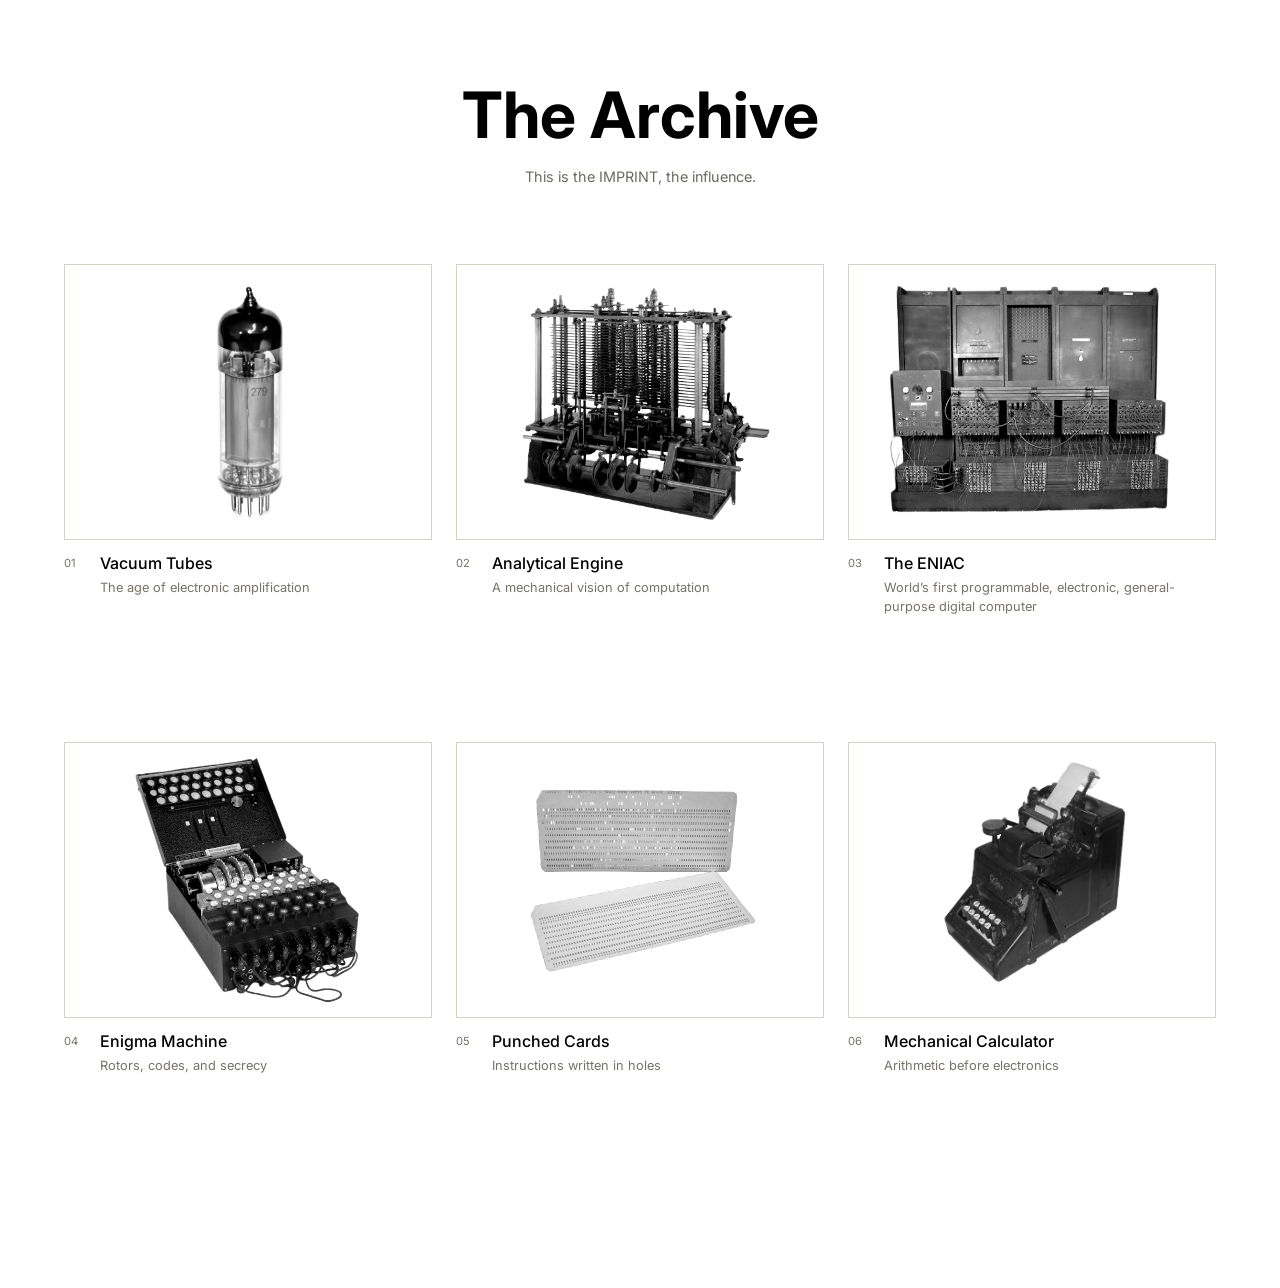
==== archive.html @ bcad9700 "feat: the door to new dimension && the archive" ====
<!DOCTYPE html>
<html lang="en">

<head>
    <meta charset="UTF-8">
    <meta name="viewport" content="width=device-width, initial-scale=1.0">

    <title>IMPRINT- Archive</title>

    <link rel="stylesheet" href="src/css/styles.css">
    <link rel="stylesheet" href="src/css/archive.css">
</head>

<body class="archive-page">

    <header class="archive-header">
        <div class="archive-heading">
            <h1>The Archive</h1>
            <p class="archive-description">
                This is the IMPRINT, the influence.
            </p>
        </div>
    </header>

    <main class="archive-grid">

        <a href="#" class="archive-item">
            <div class="archive-image">
                <img src="src/img/vaccum-tube.jpeg"
                     alt="Vacuum tubes"
                     loading="lazy">
            </div>
            <div class="archive-caption">
                <span>01</span>
                <h2>Vacuum Tubes</h2>
                <p>The age of electronic amplification</p>
            </div>
        </a>

        <a href="#" class="archive-item">
            <div class="archive-image">
                <img src="src/img/aenge.png"
                     alt="The Analytical Engine"
                     loading="lazy">
            </div>
            <div class="archive-caption">
                <span>02</span>
                <h2>Analytical Engine</h2>
                <p>A mechanical vision of computation</p>
            </div>
        </a>

        <a href="#" class="archive-item">
            <div class="archive-image">
                <img src="src/img/eniac.png"
                     alt="ENIAC"
                     loading="lazy">
            </div>
            <div class="archive-caption">
                <span>03</span>
                <h2>The ENIAC</h2>
                <p>World’s first programmable, electronic, general-purpose digital computer</p>
            </div>
        </a>

        <a href="#" class="archive-item">
            <div class="archive-image">
                <img src="src/img/enigma.png"
                     alt="Enigma cipher machine"
                     loading="lazy">
            </div>
            <div class="archive-caption">
                <span>04</span>
                <h2>Enigma Machine</h2>
                <p>Rotors, codes, and secrecy</p>
            </div>
        </a>

        <a href="#" class="archive-item">
            <div class="archive-image">
                <img src="src/img/punchcards.png"
                     alt="Punched computer cards"
                     loading="lazy">
            </div>
            <div class="archive-caption">
                <span>05</span>
                <h2>Punched Cards</h2>
                <p>Instructions written in holes</p>
            </div>
        </a>

        <a href="#" class="archive-item">
            <div class="archive-image">
                <img src="src/img/Addizionatrice_Dalton.png"
                     alt="Mechanical calculating machine"
                     loading="lazy">
            </div>
            <div class="archive-caption">
                <span>06</span>
                <h2>Mechanical Calculator</h2>
                <p>Arithmetic before electronics</p>
            </div>
        </a>

    </main>

</body>
</html>
---- src/css/styles.css ----
/* Fonts */
@import url('https://fonts.googleapis.com/css2?family=Inter:ital,opsz,wght@0,14..32,100..900;1,14..32,100..900&display=swap');@import url('https://fonts.googleapis.com/css2?family=Gloock&family=Inter:ital,opsz,wght@0,14..32,100..900;1,14..32,100..900&display=swap');

*,
*::before,
*::after {
    box-sizing: border-box;
    margin: 0;
    padding: 0;
}

body {
    font-family: "Inter", sans-serif;
}

main {
    width: 100%;
    height: 100vh;
    display: flex;
    justify-content: center;
}

.print-photo {
    position: absolute;
    width: auto;
    margin-top: 130px;
    overflow: visible;
    cursor: pointer;
    -webkit-tap-highlight-color: transparent;
}

.print-photo img {
    display: block;
    width: 100%;
    height: auto;
    object-fit: contain;
}

/* Dialogue panel */
.hidden {
    display: none !important;
}

.dialogue {
    position: fixed;
    z-index: 10;

    left: 50%;
    bottom: clamp(16px, 4vh, 40px);
    transform: translateX(-50%);

    width: min(500px, calc(100% - 32px));
    max-height: calc(100dvh - 32px);
    overflow-y: auto;

    padding: 20px;
    border-radius: 8px;

    background: #f4f0e7;
}

.dialogue-header {
    display: flex;
    justify-content: space-between;
    align-items: center;
    gap: 16px;
    padding-bottom: 10px;
    border-bottom: 1px solid #c9c1b2;
}

#dialogue-title {
    font-weight: 700;
}

#close-dialogue {
    border: 0;
    background: transparent;
    font-size: 24px;
    cursor: pointer;
}

#dialogue-text {
    line-height: 1.7;
    margin: 16px 0;
}

#dialogue-choices {
    display: grid;
    gap: 8px;
}

.dialogue-choice {
    width: 100%;
    padding: 10px 12px;
    text-align: left;

    border: none;
    border-radius: 8px;
    background: #e7e0d3;
    font: inherit;
    cursor: pointer;
    transition: background 150ms ease;
}

.dialogue-choice:hover,
.dialogue-choice:focus-visible {
    background: #e7e0d3;
    outline: 1px solid #777064;
}
---- src/css/archive.css ----
.archive-page {
    min-height: 100vh;
    height: auto;
    overflow-x: hidden;
    overflow-y: auto;
    padding: clamp(24px, 5vw, 64px);
}

.archive-header {
    display: flex;
    justify-content: center;
    align-items: center;
    gap: 24px;
    padding-bottom: 32px;
}

.archive-back {
    color: inherit;
    text-decoration: none;
    font-size: 0.8rem;
    letter-spacing: 0.06em;
}

.archive-back:hover {
    text-decoration: underline;
}

.archive-heading {
    text-align: center;
}

.archive-heading h1 {
    margin: 12px 0;
    font-size: clamp(2.5rem, 5vw, 4.5rem);
    font-weight: 700;
}

.archive-description {
    max-width: 340px;
    margin: 0 auto;
    color: #6b6962;
    font-size: 0.9rem;
    line-height: 1.6;
}

.archive-index {
    text-align: right;
    color: #6b6962;
}

.archive-grid {
    display: grid;
    grid-template-columns: repeat(3, minmax(0, 1fr));
    gap: 36px 24px;
    max-width: 1200px;
    margin: 44px auto 60px;
}

.archive-item {
    min-width: 0;
    color: inherit;
    text-decoration: none;
}

.archive-image {
    aspect-ratio: 4 / 3;
    overflow: hidden;
    border: 1px solid #d5d1c7;
}

.archive-image img {
    display: block;
    width: 100%;
    height: 100%;
    object-fit: contain;
    padding: 12px;
    filter: grayscale(100%) contrast(1.08);
    transition: transform 250ms ease;
}

.archive-item:hover .archive-image img {
    transform: scale(1.035);
}

.archive-caption {
    display: grid;
    grid-template-columns: 28px 1fr;
    gap: 5px 8px;
    padding-top: 13px;
}

.archive-caption > span {
    grid-row: span 2;
    padding-top: 3px;
    color: #77736a;
    font-size: 0.7rem;
}

.archive-caption h2 {
    font-size: 1rem;
    font-weight: 500;
}

.archive-caption p {
    color: #77736a;
    font-size: 0.8rem;
    line-height: 1.5;
}

@media (max-width: 760px) {
    .archive-header {
        grid-template-columns: 1fr 1fr;
        gap: 24px 12px;
    }

    .archive-heading {
        grid-column: 1 / -1;
        grid-row: 2;
    }

    .archive-index {
        text-align: right;
    }

    .archive-grid {
        grid-template-columns: repeat(2, minmax(0, 1fr));
        gap: 28px 16px;
        margin-top: 30px;
    }
}

@media (max-width: 420px) {
    .archive-page {
        padding: 20px 16px;
    }

    .archive-grid {
        gap: 24px 12px;
    }

    .archive-caption h2 {
        font-size: 0.9rem;
    }

    .archive-caption p {
        font-size: 0.75rem;
    }

    .archive-footer {
        flex-wrap: wrap;
    }
}
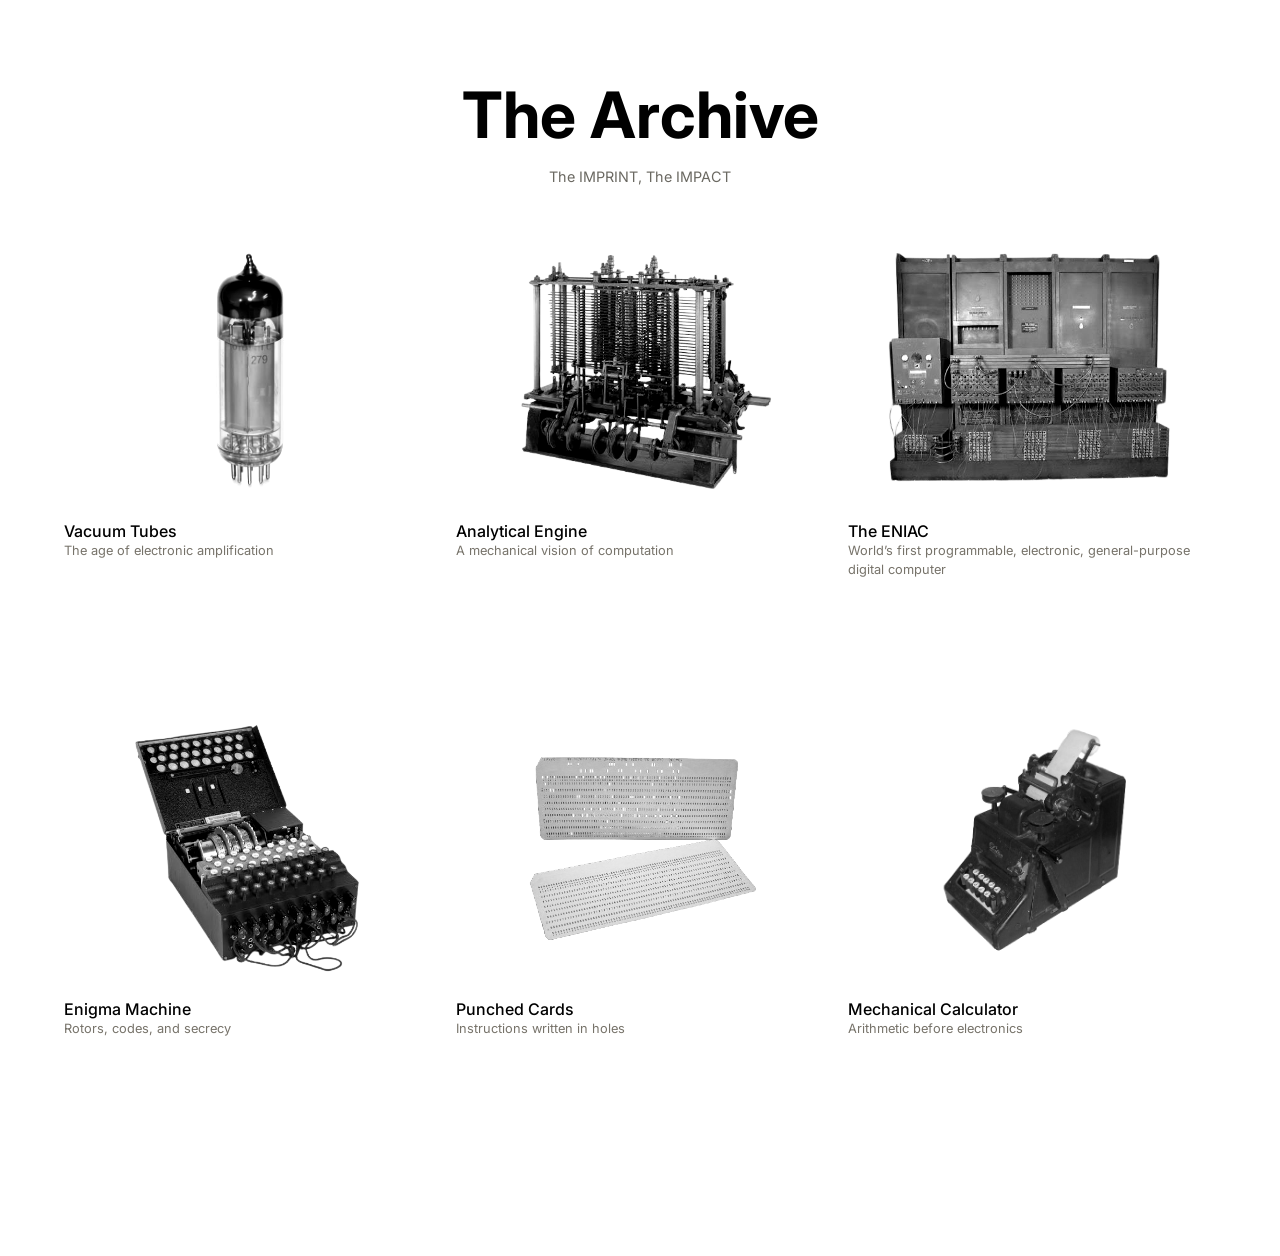
==== commit 5a8ec424: "feat: music integration" ====
--- a/archive.html
+++ b/archive.html
@@ -18,7 +18,7 @@
         <div class="archive-heading">
             <h1>The Archive</h1>
             <p class="archive-description">
-                This is the IMPRINT, the influence.
+                The IMPRINT, The IMPACT
             </p>
         </div>
     </header>
@@ -32,7 +32,6 @@
                      loading="lazy">
             </div>
             <div class="archive-caption">
-                <span>01</span>
                 <h2>Vacuum Tubes</h2>
                 <p>The age of electronic amplification</p>
             </div>
@@ -45,7 +44,6 @@
                      loading="lazy">
             </div>
             <div class="archive-caption">
-                <span>02</span>
                 <h2>Analytical Engine</h2>
                 <p>A mechanical vision of computation</p>
             </div>
@@ -58,7 +56,6 @@
                      loading="lazy">
             </div>
             <div class="archive-caption">
-                <span>03</span>
                 <h2>The ENIAC</h2>
                 <p>World’s first programmable, electronic, general-purpose digital computer</p>
             </div>
@@ -71,7 +68,6 @@
                      loading="lazy">
             </div>
             <div class="archive-caption">
-                <span>04</span>
                 <h2>Enigma Machine</h2>
                 <p>Rotors, codes, and secrecy</p>
             </div>
@@ -84,7 +80,6 @@
                      loading="lazy">
             </div>
             <div class="archive-caption">
-                <span>05</span>
                 <h2>Punched Cards</h2>
                 <p>Instructions written in holes</p>
             </div>
@@ -97,7 +92,6 @@
                      loading="lazy">
             </div>
             <div class="archive-caption">
-                <span>06</span>
                 <h2>Mechanical Calculator</h2>
                 <p>Arithmetic before electronics</p>
             </div>
--- a/src/css/styles.css
+++ b/src/css/styles.css
@@ -23,7 +23,7 @@
 .print-photo {
     position: absolute;
     width: auto;
-    margin-top: 130px;
+    margin-top: 100px;
     overflow: visible;
     cursor: pointer;
     -webkit-tap-highlight-color: transparent;
@@ -56,7 +56,7 @@
     padding: 20px;
     border-radius: 8px;
 
-    background: #f4f0e7;
+    background: #F2F0EF;
 }
 
 .dialogue-header {
@@ -65,7 +65,7 @@
     align-items: center;
     gap: 16px;
     padding-bottom: 10px;
-    border-bottom: 1px solid #c9c1b2;
+    border-bottom: 1px solid lightgray;
 }
 
 #dialogue-title {
@@ -96,7 +96,7 @@
 
     border: none;
     border-radius: 8px;
-    background: #e7e0d3;
+    background: lightgray;
     font: inherit;
     cursor: pointer;
     transition: background 150ms ease;
@@ -104,6 +104,6 @@
 
 .dialogue-choice:hover,
 .dialogue-choice:focus-visible {
-    background: #e7e0d3;
-    outline: 1px solid #777064;
+    background: lightgray;
+    outline: 1px solid gray;
 }
--- a/src/css/archive.css
+++ b/src/css/archive.css
@@ -1,29 +1,9 @@
-
 .archive-page {
     min-height: 100vh;
     height: auto;
     overflow-x: hidden;
     overflow-y: auto;
     padding: clamp(24px, 5vw, 64px);
-}
-
-.archive-header {
-    display: flex;
-    justify-content: center;
-    align-items: center;
-    gap: 24px;
-    padding-bottom: 32px;
-}
-
-.archive-back {
-    color: inherit;
-    text-decoration: none;
-    font-size: 0.8rem;
-    letter-spacing: 0.06em;
-}
-
-.archive-back:hover {
-    text-decoration: underline;
 }
 
 .archive-heading {
@@ -44,11 +24,6 @@
     line-height: 1.6;
 }
 
-.archive-index {
-    text-align: right;
-    color: #6b6962;
-}
-
 .archive-grid {
     display: grid;
     grid-template-columns: repeat(3, minmax(0, 1fr));
@@ -66,7 +41,7 @@
 .archive-image {
     aspect-ratio: 4 / 3;
     overflow: hidden;
-    border: 1px solid #d5d1c7;
+    /* border: 1px solid #d5d1c7; */
 }
 
 .archive-image img {
@@ -84,17 +59,9 @@
 }
 
 .archive-caption {
-    display: grid;
     grid-template-columns: 28px 1fr;
     gap: 5px 8px;
     padding-top: 13px;
-}
-
-.archive-caption > span {
-    grid-row: span 2;
-    padding-top: 3px;
-    color: #77736a;
-    font-size: 0.7rem;
 }
 
 .archive-caption h2 {
@@ -117,10 +84,6 @@
     .archive-heading {
         grid-column: 1 / -1;
         grid-row: 2;
-    }
-
-    .archive-index {
-        text-align: right;
     }
 
     .archive-grid {
@@ -146,8 +109,4 @@
     .archive-caption p {
         font-size: 0.75rem;
     }
-
-    .archive-footer {
-        flex-wrap: wrap;
-    }
 }
